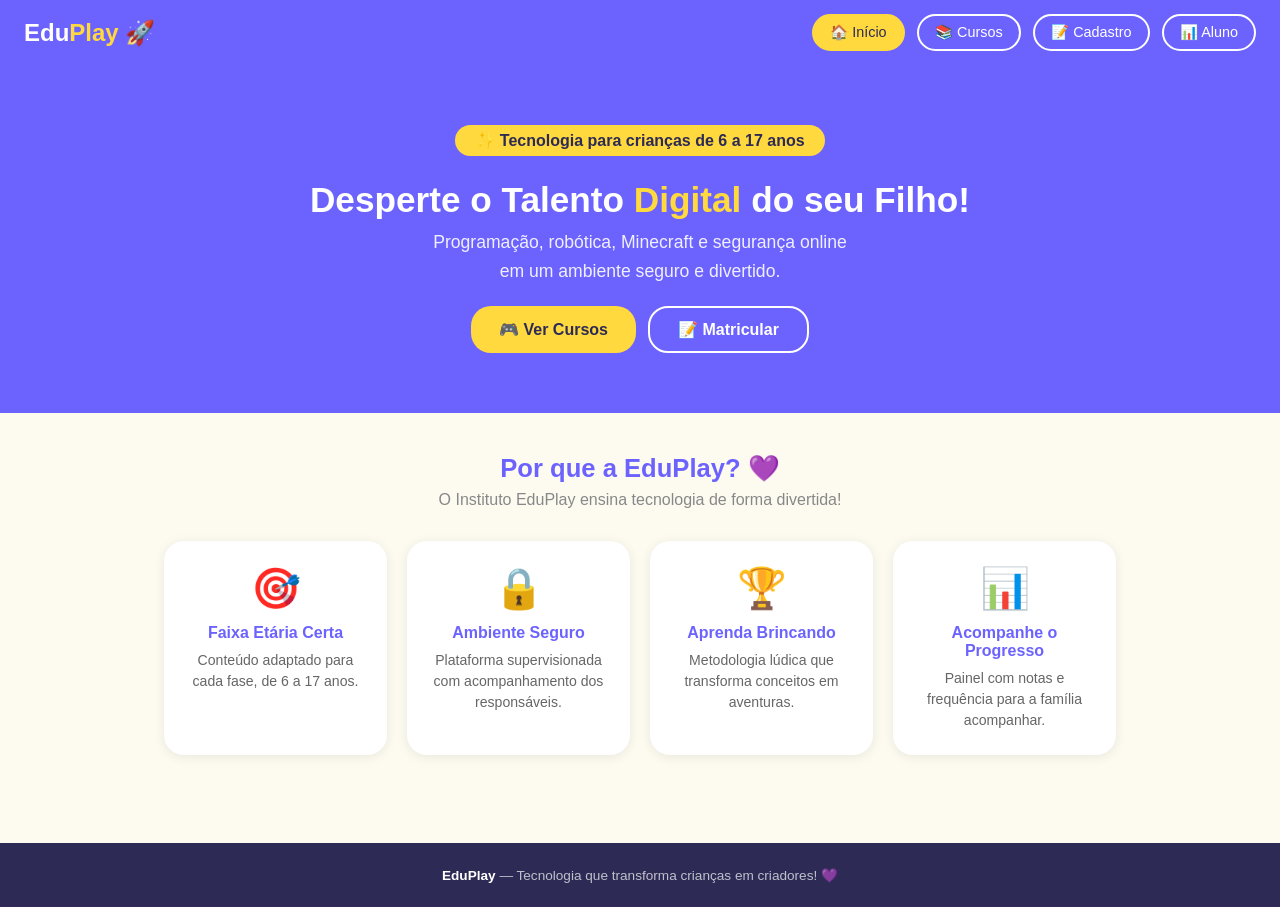
==== index.html @ 6e5df0e8 "Add files via upload" ====
<!DOCTYPE html>
<html lang="pt-BR">
<head>
  <meta charset="UTF-8">
  <meta name="viewport" content="width=device-width, initial-scale=1.0">
  <title>EduPlay — Tecnologia para Crianças</title>
  <style>
    * { box-sizing: border-box; margin: 0; padding: 0; }

    body { font-family: Arial, sans-serif; background: #FDFAF0; color: #2D2B55; }

    nav {
      background: #6C63FF;
      padding: 14px 24px;
      display: flex;
      align-items: center;
      justify-content: space-between;
    }
    .logo { color: white; font-size: 1.5rem; font-weight: bold; cursor: pointer; }
    .logo span { color: #FFD93D; }
    nav button {
      background: transparent;
      border: 2px solid white;
      color: white;
      padding: 8px 16px;
      border-radius: 20px;
      cursor: pointer;
      font-size: 0.9rem;
      margin-left: 8px;
    }
    nav button:hover, nav button.ativo { background: #FFD93D; color: #2D2B55; border-color: #FFD93D; }

    .pagina { display: none; }
    .pagina.ativa { display: block; }

    /* HERO */
    .hero {
      background: #6C63FF;
      color: white;
      text-align: center;
      padding: 60px 24px;
    }
    .hero h1 { font-size: 2.2rem; margin-bottom: 12px; }
    .hero h1 span { color: #FFD93D; }
    .hero p { font-size: 1.1rem; margin-bottom: 8px; opacity: 0.9; }
    .badge {
      display: inline-block;
      background: #FFD93D;
      color: #2D2B55;
      padding: 6px 20px;
      border-radius: 20px;
      font-weight: bold;
      margin-bottom: 24px;
    }
    .hero-btns { margin-top: 24px; display: flex; gap: 12px; justify-content: center; flex-wrap: wrap; }
    .btn-amarelo {
      background: #FFD93D; color: #2D2B55;
      border: none; padding: 12px 28px;
      border-radius: 20px; font-weight: bold;
      cursor: pointer; font-size: 1rem;
    }
    .btn-branco {
      background: transparent; color: white;
      border: 2px solid white; padding: 12px 28px;
      border-radius: 20px; font-weight: bold;
      cursor: pointer; font-size: 1rem;
    }

    /* CARDS */
    .secao { padding: 40px 24px; max-width: 1000px; margin: 0 auto; }
    .secao h2 { text-align: center; color: #6C63FF; font-size: 1.6rem; margin-bottom: 8px; }
    .secao p.sub { text-align: center; color: #888; margin-bottom: 32px; }

    .grid-4 { display: grid; grid-template-columns: repeat(auto-fit, minmax(220px, 1fr)); gap: 20px; }
    .grid-2 { display: grid; grid-template-columns: repeat(auto-fit, minmax(260px, 1fr)); gap: 20px; }

    .card {
      background: white;
      border-radius: 20px;
      padding: 24px;
      box-shadow: 0 2px 12px rgba(0,0,0,0.08);
      text-align: center;
    }
    .card .emoji { font-size: 2.5rem; margin-bottom: 12px; }
    .card h3 { color: #6C63FF; margin-bottom: 8px; font-size: 1rem; }
    .card p { color: #666; font-size: 0.88rem; line-height: 1.5; }

    .card-curso {
      background: white;
      border-radius: 20px;
      box-shadow: 0 2px 12px rgba(0,0,0,0.08);
      overflow: hidden;
    }
    .curso-topo {
      height: 120px;
      display: flex; align-items: center; justify-content: center;
      font-size: 3.5rem;
    }
    .curso-corpo { padding: 20px; }
    .curso-corpo h3 { font-size: 0.95rem; color: #2D2B55; margin-bottom: 8px; font-weight: bold; }
    .curso-corpo p { color: #666; font-size: 0.85rem; line-height: 1.5; margin-bottom: 12px; }
    .tag-row { display: flex; gap: 6px; flex-wrap: wrap; margin-bottom: 14px; }
    .tag { background: #F0EDE0; color: #6C63FF; font-size: 0.75rem; padding: 3px 10px; border-radius: 12px; font-weight: bold; }
    .btn-roxo {
      width: 100%; background: #6C63FF; color: white;
      border: none; padding: 10px; border-radius: 14px;
      font-weight: bold; cursor: pointer;
    }
    .btn-roxo:hover { background: #5A52D5; }

    /* FORM */
    .form-wrap { max-width: 640px; margin: 0 auto; padding: 40px 24px; }
    .form-wrap h2 { color: #6C63FF; margin-bottom: 6px; }
    .form-wrap .sub { color: #888; margin-bottom: 28px; font-size: 0.9rem; }

    .abas { display: flex; gap: 8px; margin-bottom: 28px; }
    .aba {
      flex: 1; padding: 10px; border-radius: 14px;
      border: 2px solid #e0e0e0; background: white;
      color: #888; font-weight: bold; cursor: pointer;
    }
    .aba.ativa { background: #6C63FF; color: white; border-color: #6C63FF; }

    .secao-form { display: none; }
    .secao-form.ativa { display: block; }
    .secao-form h3 { color: #6C63FF; margin-bottom: 20px; padding-bottom: 10px; border-bottom: 2px solid #F0EDE0; }

    .linha { display: grid; grid-template-columns: 1fr 1fr; gap: 16px; }
    .campo { margin-bottom: 16px; }
    .campo label { display: block; font-weight: bold; font-size: 0.85rem; margin-bottom: 5px; }
    .campo input, .campo select {
      width: 100%; padding: 10px 12px;
      border: 2px solid #e0e0e0; border-radius: 12px;
      font-size: 0.9rem; outline: none;
    }
    .campo input:focus, .campo select:focus { border-color: #6C63FF; }
    .campo input.erro, .campo select.erro { border-color: #FF6B6B; }
    .campo .msg-erro { color: #FF6B6B; font-size: 0.75rem; display: none; margin-top: 4px; }
    .campo.tem-erro .msg-erro { display: block; }
    .campo.tem-erro input, .campo.tem-erro select { border-color: #FF6B6B; }

    .btn-enviar {
      width: 100%; background: #6C63FF; color: white;
      border: none; padding: 14px; border-radius: 16px;
      font-size: 1rem; font-weight: bold; cursor: pointer;
      margin-top: 8px;
    }
    .btn-enviar:hover { background: #5A52D5; }

    .sucesso { display: none; background: #e8f5e9; border-radius: 16px; padding: 24px; text-align: center; margin-top: 20px; }
    .sucesso.visivel { display: block; }
    .sucesso .emoji { font-size: 3rem; margin-bottom: 10px; }
    .sucesso h3 { color: #2e7d32; margin-bottom: 8px; }
    .sucesso p { color: #555; font-size: 0.9rem; }

    /* DASHBOARD */
    .dash-login { max-width: 380px; margin: 60px auto; background: white; border-radius: 20px; padding: 36px; box-shadow: 0 4px 20px rgba(0,0,0,0.1); text-align: center; }
    .dash-login .emoji { font-size: 3rem; margin-bottom: 16px; }
    .dash-login h2 { color: #6C63FF; margin-bottom: 8px; }
    .dash-login p { color: #888; font-size: 0.85rem; margin-bottom: 24px; }

    .dash-area { padding: 28px 24px; max-width: 1000px; margin: 0 auto; }
    .dash-topo { display: flex; justify-content: space-between; align-items: center; margin-bottom: 24px; flex-wrap: wrap; gap: 12px; }
    .dash-topo h2 { color: #6C63FF; }
    .dash-topo small { display: block; color: #888; font-size: 0.85rem; }
    .btn-sair { background: #F0EDE0; color: #6C63FF; border: none; padding: 8px 18px; border-radius: 12px; font-weight: bold; cursor: pointer; }

    .banner {
      background: #6C63FF; color: white;
      border-radius: 20px; padding: 24px 28px;
      display: flex; justify-content: space-between; align-items: center;
      margin-bottom: 24px;
    }
    .banner h3 { font-size: 1.2rem; margin-bottom: 4px; }
    .banner p { opacity: 0.85; font-size: 0.9rem; }
    .banner .emoji { font-size: 3.5rem; }

    .stats { display: grid; grid-template-columns: repeat(auto-fit, minmax(160px, 1fr)); gap: 16px; margin-bottom: 24px; }
    .stat { background: white; border-radius: 16px; padding: 20px; text-align: center; box-shadow: 0 2px 10px rgba(0,0,0,0.07); }
    .stat .emoji { font-size: 1.8rem; }
    .stat .valor { font-size: 2rem; font-weight: 900; color: #6C63FF; }
    .stat .rotulo { font-size: 0.8rem; color: #888; margin-top: 4px; }

    .duas-col { display: grid; grid-template-columns: 1fr 1fr; gap: 20px; margin-bottom: 24px; }
    .caixa { background: white; border-radius: 16px; padding: 20px; box-shadow: 0 2px 10px rgba(0,0,0,0.07); }
    .caixa h4 { color: #2D2B55; margin-bottom: 16px; font-size: 1rem; }

    .linha-dado { display: flex; justify-content: space-between; padding: 8px 0; border-bottom: 1px solid #F0EDE0; font-size: 0.88rem; }
    .linha-dado:last-child { border-bottom: none; }
    .linha-dado span:first-child { color: #888; }
    .linha-dado span:last-child { font-weight: bold; }

    .anel {
      width: 90px; height: 90px; border-radius: 50%;
      display: flex; align-items: center; justify-content: center;
      font-size: 1.3rem; font-weight: 900;
      margin: 0 auto 10px;
      border: 6px solid #4CAF50; background: #e8f5e9; color: #2e7d32;
    }

    .barra-item { margin-bottom: 14px; }
    .barra-header { display: flex; justify-content: space-between; font-size: 0.85rem; margin-bottom: 5px; }
    .barra-header span:last-child { font-weight: bold; color: #6C63FF; }
    .barra { height: 10px; background: #F0EDE0; border-radius: 8px; }
    .barra-fill { height: 100%; background: #6C63FF; border-radius: 8px; }

    table { width: 100%; border-collapse: collapse; background: white; border-radius: 16px; overflow: hidden; box-shadow: 0 2px 10px rgba(0,0,0,0.07); margin-bottom: 24px; }
    th { background: #6C63FF; color: white; padding: 12px 16px; text-align: left; font-size: 0.88rem; }
    td { padding: 12px 16px; border-bottom: 1px solid #F0EDE0; font-size: 0.88rem; }
    tr:last-child td { border-bottom: none; }
    tfoot td { font-weight: bold; }
    .nota-verde { background: #e8f5e9; color: #2e7d32; padding: 3px 10px; border-radius: 10px; font-weight: bold; }
    .nota-laranja { background: #fff3e0; color: #e65100; padding: 3px 10px; border-radius: 10px; font-weight: bold; }

    footer { background: #2D2B55; color: rgba(255,255,255,0.7); text-align: center; padding: 24px; font-size: 0.85rem; margin-top: 48px; }
    footer strong { color: white; }

    @media (max-width: 600px) {
      .linha { grid-template-columns: 1fr; }
      .duas-col { grid-template-columns: 1fr; }
      nav button { padding: 6px 10px; font-size: 0.8rem; }
    }
  </style>
</head>
<body>

<nav>
  <div class="logo" onclick="ir('home')">Edu<span>Play</span> 🚀</div>
  <div>
    <button id="nav-home" class="ativo" onclick="ir('home')">🏠 Início</button>
    <button id="nav-cursos" onclick="ir('cursos')">📚 Cursos</button>
    <button id="nav-cadastro" onclick="ir('cadastro')">📝 Cadastro</button>
    <button id="nav-dashboard" onclick="ir('dashboard')">📊 Aluno</button>
  </div>
</nav>

<!-- ===== HOME ===== -->
<div id="pg-home" class="pagina ativa">
  <div class="hero">
    <div class="badge">✨ Tecnologia para crianças de 6 a 17 anos</div>
    <h1>Desperte o Talento <span>Digital</span> do seu Filho!</h1>
    <p>Programação, robótica, Minecraft e segurança online</p>
    <p>em um ambiente seguro e divertido.</p>
    <div class="hero-btns">
      <button class="btn-amarelo" onclick="ir('cursos')">🎮 Ver Cursos</button>
      <button class="btn-branco" onclick="ir('cadastro')">📝 Matricular</button>
    </div>
  </div>

  <div class="secao">
    <h2>Por que a EduPlay? 💜</h2>
    <p class="sub">O Instituto EduPlay ensina tecnologia de forma divertida!</p>
    <div class="grid-4">
      <div class="card"><div class="emoji">🎯</div><h3>Faixa Etária Certa</h3><p>Conteúdo adaptado para cada fase, de 6 a 17 anos.</p></div>
      <div class="card"><div class="emoji">🔒</div><h3>Ambiente Seguro</h3><p>Plataforma supervisionada com acompanhamento dos responsáveis.</p></div>
      <div class="card"><div class="emoji">🏆</div><h3>Aprenda Brincando</h3><p>Metodologia lúdica que transforma conceitos em aventuras.</p></div>
      <div class="card"><div class="emoji">📊</div><h3>Acompanhe o Progresso</h3><p>Painel com notas e frequência para a família acompanhar.</p></div>
    </div>
  </div>

  <footer><strong>EduPlay</strong> — Tecnologia que transforma crianças em criadores! 💜</footer>
</div>

<!-- ===== CURSOS ===== -->
<div id="pg-cursos" class="pagina">
  <div class="hero" style="padding: 40px 24px;">
    <h1>Nossos Cursos 📚</h1>
    <p>4 aventuras digitais esperando pelo seu filho!</p>
  </div>

  <div class="secao">
    <div class="grid-2">

      <div class="card-curso">
        <div class="curso-topo" style="background: linear-gradient(135deg,#6C63FF,#9C8FFF);">🎮</div>
        <div class="curso-corpo">
          <h3>Lógica de Programação: Criando Meu Primeiro Jogo</h3>
          <p>Do zero ao jogo! Aprenda programação criando jogos com Scratch e Python. Faixa: 8–15 anos.</p>
          <div class="tag-row"><span class="tag">Scratch</span><span class="tag">Python</span><span class="tag">Lógica</span></div>
          <button class="btn-roxo" onclick="ir('cadastro')">Matricular 🚀</button>
        </div>
      </div>

      <div class="card-curso">
        <div class="curso-topo" style="background: linear-gradient(135deg,#FF9F43,#FFD93D);">🤖</div>
        <div class="curso-corpo">
          <h3>Robótica Educativa: Programando no Mundo Real</h3>
          <p>Monte e programe robôs com Arduino e sensores em projetos práticos. Faixa: 12–17 anos.</p>
          <div class="tag-row"><span class="tag">Arduino</span><span class="tag">Eletrônica</span><span class="tag">Robôs</span></div>
          <button class="btn-roxo" onclick="ir('cadastro')">Matricular 🚀</button>
        </div>
      </div>

      <div class="card-curso">
        <div class="curso-topo" style="background: linear-gradient(135deg,#4CAF50,#8BC34A);">⛏️</div>
        <div class="curso-corpo">
          <h3>Criatividade Digital com Minecraft: Criar e Explorar</h3>
          <p>Use o Minecraft Education para aprender matemática, arquitetura e trabalho em equipe. Faixa: 6–14 anos.</p>
          <div class="tag-row"><span class="tag">Minecraft</span><span class="tag">Geometria</span><span class="tag">Criatividade</span></div>
          <button class="btn-roxo" onclick="ir('cadastro')">Matricular 🚀</button>
        </div>
      </div>

      <div class="card-curso">
        <div class="curso-topo" style="background: linear-gradient(135deg,#FF6B6B,#FF9F43);">🛡️</div>
        <div class="curso-corpo">
          <h3>Segurança em Redes: Usar a Internet com Segurança</h3>
          <p>Aprenda sobre privacidade, senhas, fake news e como se proteger online. Faixa: 10–15 anos.</p>
          <div class="tag-row"><span class="tag">Privacidade</span><span class="tag">Senhas</span><span class="tag">Fake News</span></div>
          <button class="btn-roxo" onclick="ir('cadastro')">Matricular 🚀</button>
        </div>
      </div>

    </div>
  </div>

  <footer><strong>EduPlay</strong> — Tecnologia que transforma crianças em criadores! 💜</footer>
</div>

<!-- ===== CADASTRO ===== -->
<div id="pg-cadastro" class="pagina">
  <div class="form-wrap">
    <h2>📝 Formulário de Matrícula</h2>
    <p class="sub">Preencha todos os campos obrigatórios.</p>

    <div class="abas">
      <button class="aba ativa" id="aba-aluno" onclick="trocarAba('aluno')">👦 Aluno</button>
      <button class="aba" id="aba-responsavel" onclick="trocarAba('responsavel')">👨‍👩‍👦 Responsável</button>
      <button class="aba" id="aba-professor" onclick="trocarAba('professor')">🧑‍🏫 Professor</button>
    </div>

    <!-- ALUNO -->
    <div class="secao-form ativa" id="sf-aluno">
      <h3>👦 Dados do Aluno</h3>
      <div class="linha">
        <div class="campo" id="c-nome"><label>Nome Completo *</label><input id="aluno-nome" placeholder="Nome e sobrenome"><span class="msg-erro">Digite nome e sobrenome.</span></div>
        <div class="campo" id="c-idade"><label>Idade (6–15) *</label><input id="aluno-idade" type="number" placeholder="Ex: 12"><span class="msg-erro">Idade entre 6 e 15.</span></div>
      </div>
      <div class="linha">
        <div class="campo" id="c-cpf"><label>CPF *</label><input id="aluno-cpf" placeholder="000.000.000-00" maxlength="14"><span class="msg-erro">Formato: 000.000.000-00</span></div>
        <div class="campo" id="c-email"><label>E-mail *</label><input id="aluno-email" type="email" placeholder="email@exemplo.com"><span class="msg-erro">E-mail inválido.</span></div>
      </div>
      <div class="linha">
        <div class="campo" id="c-genero"><label>Gênero *</label>
          <select id="aluno-genero"><option value="">Selecione</option><option>Masculino</option><option>Feminino</option><option>Outro</option></select>
          <span class="msg-erro">Selecione o gênero.</span>
        </div>
        <div class="campo" id="c-curso"><label>Curso *</label>
          <select id="aluno-curso" onchange="atualizarTurma()"><option value="">Selecione</option>
            <option>Lógica de Programação: Criando Meu Primeiro Jogo</option>
            <option>Robótica Educativa: Programando no Mundo Real</option>
            <option>Criatividade Digital com Minecraft: Criar e Explorar</option>
            <option>Segurança em Redes: Usar a Internet com Segurança</option>
          </select>
          <span class="msg-erro">Selecione um curso.</span>
        </div>
      </div>
      <div class="linha">
        <div class="campo" id="c-turno"><label>Turno *</label>
          <select id="aluno-turno" onchange="atualizarTurma()"><option value="">Selecione</option><option>Matutino</option><option>Vespertino</option><option>Noturno</option></select>
          <span class="msg-erro">Selecione o turno.</span>
        </div>
        <div class="campo" id="c-turma"><label>Turma *</label>
          <select id="aluno-turma"><option value="">Selecione turno e curso</option></select>
          <span class="msg-erro">Selecione a turma.</span>
        </div>
      </div>
      <button class="btn-enviar" style="background:#F0EDE0; color:#6C63FF;" onclick="trocarAba('responsavel')">Próximo →</button>
    </div>

    <!-- RESPONSAVEL -->
    <div class="secao-form" id="sf-responsavel">
      <h3>👨‍👩‍👦 Dados do Responsável</h3>
      <div class="linha">
        <div class="campo" id="c-rnome"><label>Nome Completo *</label><input id="resp-nome" placeholder="Nome e sobrenome"><span class="msg-erro">Digite nome e sobrenome.</span></div>
        <div class="campo" id="c-ridade"><label>Idade (18–99) *</label><input id="resp-idade" type="number" placeholder="Ex: 38"><span class="msg-erro">Idade entre 18 e 99.</span></div>
      </div>
      <div class="linha">
        <div class="campo" id="c-rcpf"><label>CPF *</label><input id="resp-cpf" placeholder="000.000.000-00" maxlength="14"><span class="msg-erro">Formato: 000.000.000-00</span></div>
        <div class="campo" id="c-remail"><label>E-mail *</label><input id="resp-email" type="email" placeholder="email@exemplo.com"><span class="msg-erro">E-mail inválido.</span></div>
      </div>
      <div class="linha">
        <div class="campo" id="c-rgenero"><label>Gênero *</label>
          <select id="resp-genero"><option value="">Selecione</option><option>Masculino</option><option>Feminino</option><option>Outro</option></select>
          <span class="msg-erro">Selecione o gênero.</span>
        </div>
        <div class="campo" id="c-rtel"><label>Telefone *</label><input id="resp-tel" placeholder="(11) 99999-9999" maxlength="15"><span class="msg-erro">Telefone inválido.</span></div>
      </div>
      <div class="campo" id="c-rparent"><label>Parentesco *</label>
        <select id="resp-parentesco"><option value="">Selecione</option><option>Pai</option><option>Mãe</option><option>Avô/Avó</option><option>Tio/Tia</option><option>Responsável Legal</option></select>
        <span class="msg-erro">Selecione o parentesco.</span>
      </div>
      <div style="display:flex; gap:10px;">
        <button class="btn-enviar" style="background:#F0EDE0; color:#6C63FF;" onclick="trocarAba('aluno')">← Voltar</button>
        <button class="btn-enviar" onclick="confirmarMatricula()">✅ Confirmar Matrícula</button>
      </div>
    </div>

    <!-- PROFESSOR -->
    <div class="secao-form" id="sf-professor">
      <h3>🧑‍🏫 Professor Voluntário</h3>
      <div class="linha">
        <div class="campo" id="c-pnome"><label>Nome Completo *</label><input id="prof-nome" placeholder="Nome e sobrenome"><span class="msg-erro">Digite nome e sobrenome.</span></div>
        <div class="campo" id="c-pidade"><label>Idade (18–99) *</label><input id="prof-idade" type="number" placeholder="Ex: 30"><span class="msg-erro">Idade entre 18 e 99.</span></div>
      </div>
      <div class="linha">
        <div class="campo" id="c-pcpf"><label>CPF *</label><input id="prof-cpf" placeholder="000.000.000-00" maxlength="14"><span class="msg-erro">Formato: 000.000.000-00</span></div>
        <div class="campo" id="c-pemail"><label>E-mail *</label><input id="prof-email" type="email" placeholder="email@exemplo.com"><span class="msg-erro">E-mail inválido.</span></div>
      </div>
      <div class="linha">
        <div class="campo" id="c-pgenero"><label>Gênero *</label>
          <select id="prof-genero"><option value="">Selecione</option><option>Masculino</option><option>Feminino</option><option>Outro</option></select>
          <span class="msg-erro">Selecione o gênero.</span>
        </div>
        <div class="campo" id="c-pespec"><label>Especialidade (Curso) *</label>
          <select id="prof-espec"><option value="">Selecione</option>
            <option>Lógica de Programação: Criando Meu Primeiro Jogo</option>
            <option>Robótica Educativa: Programando no Mundo Real</option>
            <option>Criatividade Digital com Minecraft: Criar e Explorar</option>
            <option>Segurança em Redes: Usar a Internet com Segurança</option>
          </select>
          <span class="msg-erro">Selecione a especialidade.</span>
        </div>
      </div>
      <button class="btn-enviar" onclick="confirmarProfessor()">✅ Cadastrar Professor</button>
    </div>

    <div class="sucesso" id="msg-sucesso">
      <div class="emoji">🎉</div>
      <h3 id="sucesso-titulo">Matrícula confirmada!</h3>
      <p id="sucesso-texto">Em breve você receberá um e-mail com mais informações.</p>
      <button class="btn-enviar" style="margin-top:14px; max-width:260px; margin-left:auto; margin-right:auto;" onclick="ir('dashboard')">Ver Área do Aluno 📊</button>
    </div>
  </div>
</div>

<!-- ===== DASHBOARD ===== -->
<div id="pg-dashboard" class="pagina">

  <div id="tela-login">
    <div class="dash-login">
      <div class="emoji">🔐</div>
      <h2>Área do Aluno</h2>
      <p>Demo: matrícula <strong>1001</strong> · senha <strong>123456</strong></p>
      <div class="campo"><label>Matrícula</label><input id="login-mat" value="1001"></div>
      <div class="campo"><label>Senha</label><input id="login-senha" type="password" value="123456"></div>
      <button class="btn-enviar" onclick="entrar()">Entrar 🚀</button>
    </div>
  </div>

  <div id="tela-dash" style="display:none;">
    <div class="dash-area">
      <div class="dash-topo">
        <div>
          <h2>Olá, Pedro Henrique! 👋</h2>
          <small>Matrícula: #1001 · Turma: M-LP-1 · Matutino</small>
        </div>
        <button class="btn-sair" onclick="sair()">Sair 🚪</button>
      </div>

      <div class="banner">
        <div>
          <h3>Bem-vindo de volta! 🚀</h3>
          <p>Curso: Lógica de Programação: Criando Meu Primeiro Jogo</p>
          <p style="margin-top:6px; opacity:.75; font-size:.85rem;">Continue assim, você está indo muito bem! 🌟</p>
        </div>
        <div class="emoji">🎮</div>
      </div>

      <div class="stats">
        <div class="stat"><div class="emoji">📚</div><div class="valor">18</div><div class="rotulo">Aulas no Total</div></div>
        <div class="stat"><div class="emoji">✅</div><div class="valor">15</div><div class="rotulo">Presenças</div></div>
        <div class="stat"><div class="emoji">📝</div><div class="valor">3</div><div class="rotulo">Provas</div></div>
        <div class="stat"><div class="emoji">⭐</div><div class="valor">8.3</div><div class="rotulo">Média Final</div></div>
      </div>

      <div class="duas-col">
        <div class="caixa">
          <h4>📅 Frequência</h4>
          <div class="anel">83%</div>
          <p style="text-align:center; font-size:.85rem; color:#555;">15 de 18 aulas</p>
          <p style="text-align:center; font-size:.85rem; color:#4CAF50; font-weight:bold; margin-top:6px;">✅ Regular</p>
        </div>
        <div class="caixa">
          <h4>👤 Meus Dados</h4>
          <div class="linha-dado"><span>Nome</span><span>Pedro Henrique Silva</span></div>
          <div class="linha-dado"><span>Idade</span><span>12 anos</span></div>
          <div class="linha-dado"><span>Responsável</span><span>Jane C. da Silva</span></div>
          <div class="linha-dado"><span>Professor</span><span>Carlos A. Souza</span></div>
          <div class="linha-dado"><span>Status</span><span style="color:#4CAF50;">✅ Ativo</span></div>
        </div>
      </div>

      <div class="caixa" style="margin-bottom:24px;">
        <h4>📊 Progresso no Curso</h4>
        <div class="barra-item"><div class="barra-header"><span>🧠 Módulo 1 — Introdução à Lógica</span><span>100%</span></div><div class="barra"><div class="barra-fill" style="width:100%"></div></div></div>
        <div class="barra-item"><div class="barra-header"><span>🎯 Módulo 2 — Scratch</span><span>80%</span></div><div class="barra"><div class="barra-fill" style="width:80%"></div></div></div>
        <div class="barra-item"><div class="barra-header"><span>🐍 Módulo 3 — Python Básico</span><span>45%</span></div><div class="barra"><div class="barra-fill" style="width:45%"></div></div></div>
        <div class="barra-item"><div class="barra-header"><span>🏆 Projeto Final</span><span>10%</span></div><div class="barra"><div class="barra-fill" style="width:10%"></div></div></div>
      </div>

      <table>
        <thead><tr><th>Avaliação</th><th>Nota</th><th>Situação</th></tr></thead>
        <tbody>
          <tr><td>Prova 1 — Lógica Básica</td><td><span class="nota-verde">9.0</span></td><td>✅ Aprovado</td></tr>
          <tr><td>Prova 2 — Scratch</td><td><span class="nota-verde">8.5</span></td><td>✅ Aprovado</td></tr>
          <tr><td>Prova 3 — Python</td><td><span class="nota-laranja">7.3</span></td><td>✅ Aprovado</td></tr>
        </tbody>
        <tfoot><tr><td><strong>Média Final</strong></td><td colspan="2"><strong style="color:#6C63FF;">8.3 ⭐</strong></td></tr></tfoot>
      </table>
    </div>
    <footer><strong>EduPlay</strong> — Tecnologia que transforma crianças em criadores! 💜</footer>
  </div>
</div>

<script>
  function ir(pagina) {
    document.querySelectorAll('.pagina').forEach(p => p.classList.remove('ativa'));
    document.querySelectorAll('nav button').forEach(b => b.classList.remove('ativo'));
    document.getElementById('pg-' + pagina).classList.add('ativa');
    document.getElementById('nav-' + pagina).classList.add('ativo');
    window.scrollTo(0, 0);
  }

  function trocarAba(aba) {
    document.querySelectorAll('.aba').forEach(a => a.classList.remove('ativa'));
    document.querySelectorAll('.secao-form').forEach(s => s.classList.remove('ativa'));
    document.getElementById('aba-' + aba).classList.add('ativa');
    document.getElementById('sf-' + aba).classList.add('ativa');
    document.getElementById('msg-sucesso').classList.remove('visivel');
  }

  // Máscara CPF
  ['aluno-cpf','resp-cpf','prof-cpf'].forEach(id => {
    document.getElementById(id).addEventListener('input', function() {
      let v = this.value.replace(/\D/g,'').substring(0,11);
      v = v.replace(/(\d{3})(\d)/,'$1.$2').replace(/(\d{3})(\d)/,'$1.$2').replace(/(\d{3})(\d{1,2})/,'$1-$2');
      this.value = v;
    });
  });
  document.getElementById('resp-tel').addEventListener('input', function() {
    let v = this.value.replace(/\D/g,'').substring(0,11);
    v = v.length <= 10 ? v.replace(/(\d{2})(\d{4})(\d{0,4})/,'($1) $2-$3') : v.replace(/(\d{2})(\d{5})(\d{0,4})/,'($1) $2-$3');
    this.value = v;
  });

  function atualizarTurma() {
    const turno = document.getElementById('aluno-turno').value;
    const curso = document.getElementById('aluno-curso').value;
    const sel = document.getElementById('aluno-turma');
    sel.innerHTML = '<option value="">Selecione</option>';
    if (!turno || !curso) return;
    const pT = turno === 'Matutino' ? 'M' : turno === 'Vespertino' ? 'V' : 'N';
    const pC = curso.startsWith('Lógica') ? 'LP' : curso.startsWith('Robótica') ? 'RE' : curso.startsWith('Criatividade') ? 'MC' : 'SR';
    [1,2,3].forEach(n => { const o = document.createElement('option'); o.textContent = o.value = `${pT}-${pC}-${n}`; sel.appendChild(o); });
  }

  function checar(id, valido) {
    const el = document.getElementById(id);
    if (valido) el.classList.remove('tem-erro'); else el.classList.add('tem-erro');
    return valido;
  }

  function validNome(v) { return v.trim().split(/\s+/).length >= 2 && /^[a-zA-ZÀ-ÿ\s]+$/.test(v.trim()); }
  function validCpf(v) { return /^\d{3}\.\d{3}\.\d{3}-\d{2}$/.test(v); }
  function validEmail(v) { return /^[^\s@]+@[^\s@]+\.[^\s@]+$/.test(v); }
  function validIdade(v, min, max) { const n = +v; return !isNaN(n) && n >= min && n <= max; }
  function validTel(v) { return v.replace(/\D/g,'').length >= 10; }

  function confirmarMatricula() {
    const a = [
      checar('c-nome',  validNome(document.getElementById('aluno-nome').value)),
      checar('c-idade', validIdade(document.getElementById('aluno-idade').value, 6, 15)),
      checar('c-cpf',   validCpf(document.getElementById('aluno-cpf').value)),
      checar('c-email', validEmail(document.getElementById('aluno-email').value)),
      checar('c-genero', !!document.getElementById('aluno-genero').value),
      checar('c-curso',  !!document.getElementById('aluno-curso').value),
      checar('c-turno',  !!document.getElementById('aluno-turno').value),
      checar('c-turma',  !!document.getElementById('aluno-turma').value),
      checar('c-rnome',  validNome(document.getElementById('resp-nome').value)),
      checar('c-ridade', validIdade(document.getElementById('resp-idade').value, 18, 99)),
      checar('c-rcpf',   validCpf(document.getElementById('resp-cpf').value)),
      checar('c-remail', validEmail(document.getElementById('resp-email').value)),
      checar('c-rgenero', !!document.getElementById('resp-genero').value),
      checar('c-rtel',    validTel(document.getElementById('resp-tel').value)),
      checar('c-rparent', !!document.getElementById('resp-parentesco').value)
    ];
    if (a.includes(false)) { alert('⚠️ Corrija os campos em vermelho.'); return; }
    const nome = document.getElementById('aluno-nome').value.trim();
    document.getElementById('sucesso-titulo').textContent = 'Matrícula confirmada! 🎉';
    document.getElementById('sucesso-texto').textContent = `${nome} foi matriculado(a) com sucesso!`;
    document.getElementById('msg-sucesso').classList.add('visivel');
    window.scrollTo(0, 9999);
  }

  function confirmarProfessor() {
    const ok = [
      checar('c-pnome',  validNome(document.getElementById('prof-nome').value)),
      checar('c-pidade', validIdade(document.getElementById('prof-idade').value, 18, 99)),
      checar('c-pcpf',   validCpf(document.getElementById('prof-cpf').value)),
      checar('c-pemail', validEmail(document.getElementById('prof-email').value)),
      checar('c-pgenero', !!document.getElementById('prof-genero').value),
      checar('c-pespec',  !!document.getElementById('prof-espec').value)
    ];
    if (ok.includes(false)) { alert('⚠️ Corrija os campos em vermelho.'); return; }
    const nome = document.getElementById('prof-nome').value.trim();
    document.getElementById('sucesso-titulo').textContent = 'Professor cadastrado! 🧑‍🏫';
    document.getElementById('sucesso-texto').textContent = `${nome} foi cadastrado(a) como voluntário(a)!`;
    document.getElementById('msg-sucesso').classList.add('visivel');
    document.getElementById('msg-sucesso').querySelector('button').style.display = 'none';
    window.scrollTo(0, 9999);
  }

  function entrar() {
    if (document.getElementById('login-mat').value === '1001' && document.getElementById('login-senha').value === '123456') {
      document.getElementById('tela-login').style.display = 'none';
      document.getElementById('tela-dash').style.display = 'block';
    } else {
      alert('❌ Matrícula ou senha incorretos.');
    }
  }

  function sair() {
    document.getElementById('tela-login').style.display = 'block';
    document.getElementById('tela-dash').style.display = 'none';
  }
</script>
</body>
</html>
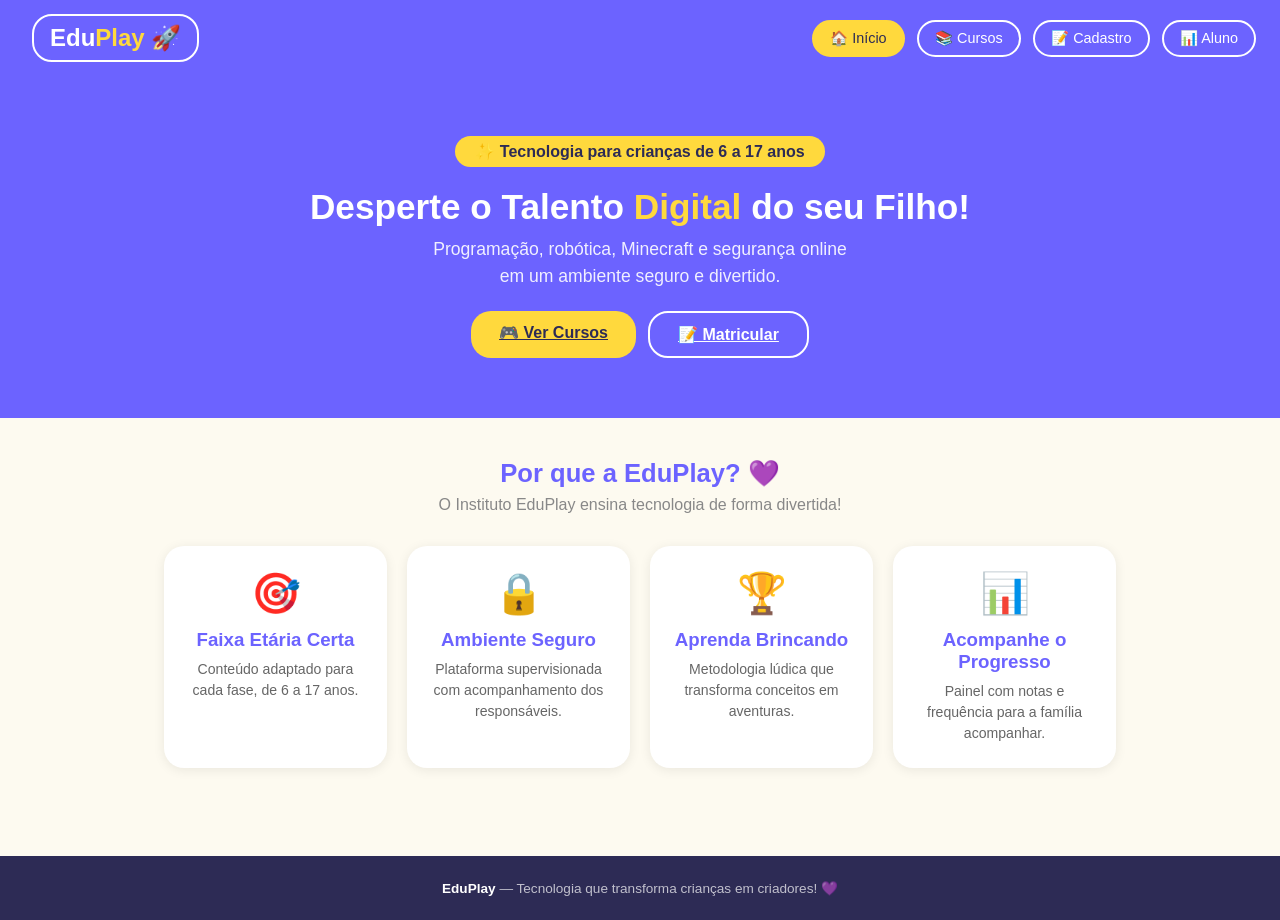
==== commit 64b64678: "Update index.html" ====
--- a/index.html
+++ b/index.html
@@ -3,627 +3,43 @@
 <head>
   <meta charset="UTF-8">
   <meta name="viewport" content="width=device-width, initial-scale=1.0">
-  <title>EduPlay — Tecnologia para Crianças</title>
-  <style>
-    * { box-sizing: border-box; margin: 0; padding: 0; }
-
-    body { font-family: Arial, sans-serif; background: #FDFAF0; color: #2D2B55; }
-
-    nav {
-      background: #6C63FF;
-      padding: 14px 24px;
-      display: flex;
-      align-items: center;
-      justify-content: space-between;
-    }
-    .logo { color: white; font-size: 1.5rem; font-weight: bold; cursor: pointer; }
-    .logo span { color: #FFD93D; }
-    nav button {
-      background: transparent;
-      border: 2px solid white;
-      color: white;
-      padding: 8px 16px;
-      border-radius: 20px;
-      cursor: pointer;
-      font-size: 0.9rem;
-      margin-left: 8px;
-    }
-    nav button:hover, nav button.ativo { background: #FFD93D; color: #2D2B55; border-color: #FFD93D; }
-
-    .pagina { display: none; }
-    .pagina.ativa { display: block; }
-
-    /* HERO */
-    .hero {
-      background: #6C63FF;
-      color: white;
-      text-align: center;
-      padding: 60px 24px;
-    }
-    .hero h1 { font-size: 2.2rem; margin-bottom: 12px; }
-    .hero h1 span { color: #FFD93D; }
-    .hero p { font-size: 1.1rem; margin-bottom: 8px; opacity: 0.9; }
-    .badge {
-      display: inline-block;
-      background: #FFD93D;
-      color: #2D2B55;
-      padding: 6px 20px;
-      border-radius: 20px;
-      font-weight: bold;
-      margin-bottom: 24px;
-    }
-    .hero-btns { margin-top: 24px; display: flex; gap: 12px; justify-content: center; flex-wrap: wrap; }
-    .btn-amarelo {
-      background: #FFD93D; color: #2D2B55;
-      border: none; padding: 12px 28px;
-      border-radius: 20px; font-weight: bold;
-      cursor: pointer; font-size: 1rem;
-    }
-    .btn-branco {
-      background: transparent; color: white;
-      border: 2px solid white; padding: 12px 28px;
-      border-radius: 20px; font-weight: bold;
-      cursor: pointer; font-size: 1rem;
-    }
-
-    /* CARDS */
-    .secao { padding: 40px 24px; max-width: 1000px; margin: 0 auto; }
-    .secao h2 { text-align: center; color: #6C63FF; font-size: 1.6rem; margin-bottom: 8px; }
-    .secao p.sub { text-align: center; color: #888; margin-bottom: 32px; }
-
-    .grid-4 { display: grid; grid-template-columns: repeat(auto-fit, minmax(220px, 1fr)); gap: 20px; }
-    .grid-2 { display: grid; grid-template-columns: repeat(auto-fit, minmax(260px, 1fr)); gap: 20px; }
-
-    .card {
-      background: white;
-      border-radius: 20px;
-      padding: 24px;
-      box-shadow: 0 2px 12px rgba(0,0,0,0.08);
-      text-align: center;
-    }
-    .card .emoji { font-size: 2.5rem; margin-bottom: 12px; }
-    .card h3 { color: #6C63FF; margin-bottom: 8px; font-size: 1rem; }
-    .card p { color: #666; font-size: 0.88rem; line-height: 1.5; }
-
-    .card-curso {
-      background: white;
-      border-radius: 20px;
-      box-shadow: 0 2px 12px rgba(0,0,0,0.08);
-      overflow: hidden;
-    }
-    .curso-topo {
-      height: 120px;
-      display: flex; align-items: center; justify-content: center;
-      font-size: 3.5rem;
-    }
-    .curso-corpo { padding: 20px; }
-    .curso-corpo h3 { font-size: 0.95rem; color: #2D2B55; margin-bottom: 8px; font-weight: bold; }
-    .curso-corpo p { color: #666; font-size: 0.85rem; line-height: 1.5; margin-bottom: 12px; }
-    .tag-row { display: flex; gap: 6px; flex-wrap: wrap; margin-bottom: 14px; }
-    .tag { background: #F0EDE0; color: #6C63FF; font-size: 0.75rem; padding: 3px 10px; border-radius: 12px; font-weight: bold; }
-    .btn-roxo {
-      width: 100%; background: #6C63FF; color: white;
-      border: none; padding: 10px; border-radius: 14px;
-      font-weight: bold; cursor: pointer;
-    }
-    .btn-roxo:hover { background: #5A52D5; }
-
-    /* FORM */
-    .form-wrap { max-width: 640px; margin: 0 auto; padding: 40px 24px; }
-    .form-wrap h2 { color: #6C63FF; margin-bottom: 6px; }
-    .form-wrap .sub { color: #888; margin-bottom: 28px; font-size: 0.9rem; }
-
-    .abas { display: flex; gap: 8px; margin-bottom: 28px; }
-    .aba {
-      flex: 1; padding: 10px; border-radius: 14px;
-      border: 2px solid #e0e0e0; background: white;
-      color: #888; font-weight: bold; cursor: pointer;
-    }
-    .aba.ativa { background: #6C63FF; color: white; border-color: #6C63FF; }
-
-    .secao-form { display: none; }
-    .secao-form.ativa { display: block; }
-    .secao-form h3 { color: #6C63FF; margin-bottom: 20px; padding-bottom: 10px; border-bottom: 2px solid #F0EDE0; }
-
-    .linha { display: grid; grid-template-columns: 1fr 1fr; gap: 16px; }
-    .campo { margin-bottom: 16px; }
-    .campo label { display: block; font-weight: bold; font-size: 0.85rem; margin-bottom: 5px; }
-    .campo input, .campo select {
-      width: 100%; padding: 10px 12px;
-      border: 2px solid #e0e0e0; border-radius: 12px;
-      font-size: 0.9rem; outline: none;
-    }
-    .campo input:focus, .campo select:focus { border-color: #6C63FF; }
-    .campo input.erro, .campo select.erro { border-color: #FF6B6B; }
-    .campo .msg-erro { color: #FF6B6B; font-size: 0.75rem; display: none; margin-top: 4px; }
-    .campo.tem-erro .msg-erro { display: block; }
-    .campo.tem-erro input, .campo.tem-erro select { border-color: #FF6B6B; }
-
-    .btn-enviar {
-      width: 100%; background: #6C63FF; color: white;
-      border: none; padding: 14px; border-radius: 16px;
-      font-size: 1rem; font-weight: bold; cursor: pointer;
-      margin-top: 8px;
-    }
-    .btn-enviar:hover { background: #5A52D5; }
-
-    .sucesso { display: none; background: #e8f5e9; border-radius: 16px; padding: 24px; text-align: center; margin-top: 20px; }
-    .sucesso.visivel { display: block; }
-    .sucesso .emoji { font-size: 3rem; margin-bottom: 10px; }
-    .sucesso h3 { color: #2e7d32; margin-bottom: 8px; }
-    .sucesso p { color: #555; font-size: 0.9rem; }
-
-    /* DASHBOARD */
-    .dash-login { max-width: 380px; margin: 60px auto; background: white; border-radius: 20px; padding: 36px; box-shadow: 0 4px 20px rgba(0,0,0,0.1); text-align: center; }
-    .dash-login .emoji { font-size: 3rem; margin-bottom: 16px; }
-    .dash-login h2 { color: #6C63FF; margin-bottom: 8px; }
-    .dash-login p { color: #888; font-size: 0.85rem; margin-bottom: 24px; }
-
-    .dash-area { padding: 28px 24px; max-width: 1000px; margin: 0 auto; }
-    .dash-topo { display: flex; justify-content: space-between; align-items: center; margin-bottom: 24px; flex-wrap: wrap; gap: 12px; }
-    .dash-topo h2 { color: #6C63FF; }
-    .dash-topo small { display: block; color: #888; font-size: 0.85rem; }
-    .btn-sair { background: #F0EDE0; color: #6C63FF; border: none; padding: 8px 18px; border-radius: 12px; font-weight: bold; cursor: pointer; }
-
-    .banner {
-      background: #6C63FF; color: white;
-      border-radius: 20px; padding: 24px 28px;
-      display: flex; justify-content: space-between; align-items: center;
-      margin-bottom: 24px;
-    }
-    .banner h3 { font-size: 1.2rem; margin-bottom: 4px; }
-    .banner p { opacity: 0.85; font-size: 0.9rem; }
-    .banner .emoji { font-size: 3.5rem; }
-
-    .stats { display: grid; grid-template-columns: repeat(auto-fit, minmax(160px, 1fr)); gap: 16px; margin-bottom: 24px; }
-    .stat { background: white; border-radius: 16px; padding: 20px; text-align: center; box-shadow: 0 2px 10px rgba(0,0,0,0.07); }
-    .stat .emoji { font-size: 1.8rem; }
-    .stat .valor { font-size: 2rem; font-weight: 900; color: #6C63FF; }
-    .stat .rotulo { font-size: 0.8rem; color: #888; margin-top: 4px; }
-
-    .duas-col { display: grid; grid-template-columns: 1fr 1fr; gap: 20px; margin-bottom: 24px; }
-    .caixa { background: white; border-radius: 16px; padding: 20px; box-shadow: 0 2px 10px rgba(0,0,0,0.07); }
-    .caixa h4 { color: #2D2B55; margin-bottom: 16px; font-size: 1rem; }
-
-    .linha-dado { display: flex; justify-content: space-between; padding: 8px 0; border-bottom: 1px solid #F0EDE0; font-size: 0.88rem; }
-    .linha-dado:last-child { border-bottom: none; }
-    .linha-dado span:first-child { color: #888; }
-    .linha-dado span:last-child { font-weight: bold; }
-
-    .anel {
-      width: 90px; height: 90px; border-radius: 50%;
-      display: flex; align-items: center; justify-content: center;
-      font-size: 1.3rem; font-weight: 900;
-      margin: 0 auto 10px;
-      border: 6px solid #4CAF50; background: #e8f5e9; color: #2e7d32;
-    }
-
-    .barra-item { margin-bottom: 14px; }
-    .barra-header { display: flex; justify-content: space-between; font-size: 0.85rem; margin-bottom: 5px; }
-    .barra-header span:last-child { font-weight: bold; color: #6C63FF; }
-    .barra { height: 10px; background: #F0EDE0; border-radius: 8px; }
-    .barra-fill { height: 100%; background: #6C63FF; border-radius: 8px; }
-
-    table { width: 100%; border-collapse: collapse; background: white; border-radius: 16px; overflow: hidden; box-shadow: 0 2px 10px rgba(0,0,0,0.07); margin-bottom: 24px; }
-    th { background: #6C63FF; color: white; padding: 12px 16px; text-align: left; font-size: 0.88rem; }
-    td { padding: 12px 16px; border-bottom: 1px solid #F0EDE0; font-size: 0.88rem; }
-    tr:last-child td { border-bottom: none; }
-    tfoot td { font-weight: bold; }
-    .nota-verde { background: #e8f5e9; color: #2e7d32; padding: 3px 10px; border-radius: 10px; font-weight: bold; }
-    .nota-laranja { background: #fff3e0; color: #e65100; padding: 3px 10px; border-radius: 10px; font-weight: bold; }
-
-    footer { background: #2D2B55; color: rgba(255,255,255,0.7); text-align: center; padding: 24px; font-size: 0.85rem; margin-top: 48px; }
-    footer strong { color: white; }
-
-    @media (max-width: 600px) {
-      .linha { grid-template-columns: 1fr; }
-      .duas-col { grid-template-columns: 1fr; }
-      nav button { padding: 6px 10px; font-size: 0.8rem; }
-    }
-  </style>
+  <title>EduPlay — Início</title>
+  <link rel="stylesheet" href="style.css">
 </head>
 <body>
 
 <nav>
-  <div class="logo" onclick="ir('home')">Edu<span>Play</span> 🚀</div>
+  <a class="logo" href="index.html">Edu<span>Play</span> 🚀</a>
   <div>
-    <button id="nav-home" class="ativo" onclick="ir('home')">🏠 Início</button>
-    <button id="nav-cursos" onclick="ir('cursos')">📚 Cursos</button>
-    <button id="nav-cadastro" onclick="ir('cadastro')">📝 Cadastro</button>
-    <button id="nav-dashboard" onclick="ir('dashboard')">📊 Aluno</button>
+    <a href="index.html" class="ativo">🏠 Início</a>
+    <a href="cursos.html">📚 Cursos</a>
+    <a href="cadastro.html">📝 Cadastro</a>
+    <a href="dashboard.html">📊 Aluno</a>
   </div>
 </nav>
 
-<!-- ===== HOME ===== -->
-<div id="pg-home" class="pagina ativa">
-  <div class="hero">
-    <div class="badge">✨ Tecnologia para crianças de 6 a 17 anos</div>
-    <h1>Desperte o Talento <span>Digital</span> do seu Filho!</h1>
-    <p>Programação, robótica, Minecraft e segurança online</p>
-    <p>em um ambiente seguro e divertido.</p>
-    <div class="hero-btns">
-      <button class="btn-amarelo" onclick="ir('cursos')">🎮 Ver Cursos</button>
-      <button class="btn-branco" onclick="ir('cadastro')">📝 Matricular</button>
-    </div>
-  </div>
-
-  <div class="secao">
-    <h2>Por que a EduPlay? 💜</h2>
-    <p class="sub">O Instituto EduPlay ensina tecnologia de forma divertida!</p>
-    <div class="grid-4">
-      <div class="card"><div class="emoji">🎯</div><h3>Faixa Etária Certa</h3><p>Conteúdo adaptado para cada fase, de 6 a 17 anos.</p></div>
-      <div class="card"><div class="emoji">🔒</div><h3>Ambiente Seguro</h3><p>Plataforma supervisionada com acompanhamento dos responsáveis.</p></div>
-      <div class="card"><div class="emoji">🏆</div><h3>Aprenda Brincando</h3><p>Metodologia lúdica que transforma conceitos em aventuras.</p></div>
-      <div class="card"><div class="emoji">📊</div><h3>Acompanhe o Progresso</h3><p>Painel com notas e frequência para a família acompanhar.</p></div>
-    </div>
-  </div>
-
-  <footer><strong>EduPlay</strong> — Tecnologia que transforma crianças em criadores! 💜</footer>
-</div>
-
-<!-- ===== CURSOS ===== -->
-<div id="pg-cursos" class="pagina">
-  <div class="hero" style="padding: 40px 24px;">
-    <h1>Nossos Cursos 📚</h1>
-    <p>4 aventuras digitais esperando pelo seu filho!</p>
-  </div>
-
-  <div class="secao">
-    <div class="grid-2">
-
-      <div class="card-curso">
-        <div class="curso-topo" style="background: linear-gradient(135deg,#6C63FF,#9C8FFF);">🎮</div>
-        <div class="curso-corpo">
-          <h3>Lógica de Programação: Criando Meu Primeiro Jogo</h3>
-          <p>Do zero ao jogo! Aprenda programação criando jogos com Scratch e Python. Faixa: 8–15 anos.</p>
-          <div class="tag-row"><span class="tag">Scratch</span><span class="tag">Python</span><span class="tag">Lógica</span></div>
-          <button class="btn-roxo" onclick="ir('cadastro')">Matricular 🚀</button>
-        </div>
-      </div>
-
-      <div class="card-curso">
-        <div class="curso-topo" style="background: linear-gradient(135deg,#FF9F43,#FFD93D);">🤖</div>
-        <div class="curso-corpo">
-          <h3>Robótica Educativa: Programando no Mundo Real</h3>
-          <p>Monte e programe robôs com Arduino e sensores em projetos práticos. Faixa: 12–17 anos.</p>
-          <div class="tag-row"><span class="tag">Arduino</span><span class="tag">Eletrônica</span><span class="tag">Robôs</span></div>
-          <button class="btn-roxo" onclick="ir('cadastro')">Matricular 🚀</button>
-        </div>
-      </div>
-
-      <div class="card-curso">
-        <div class="curso-topo" style="background: linear-gradient(135deg,#4CAF50,#8BC34A);">⛏️</div>
-        <div class="curso-corpo">
-          <h3>Criatividade Digital com Minecraft: Criar e Explorar</h3>
-          <p>Use o Minecraft Education para aprender matemática, arquitetura e trabalho em equipe. Faixa: 6–14 anos.</p>
-          <div class="tag-row"><span class="tag">Minecraft</span><span class="tag">Geometria</span><span class="tag">Criatividade</span></div>
-          <button class="btn-roxo" onclick="ir('cadastro')">Matricular 🚀</button>
-        </div>
-      </div>
-
-      <div class="card-curso">
-        <div class="curso-topo" style="background: linear-gradient(135deg,#FF6B6B,#FF9F43);">🛡️</div>
-        <div class="curso-corpo">
-          <h3>Segurança em Redes: Usar a Internet com Segurança</h3>
-          <p>Aprenda sobre privacidade, senhas, fake news e como se proteger online. Faixa: 10–15 anos.</p>
-          <div class="tag-row"><span class="tag">Privacidade</span><span class="tag">Senhas</span><span class="tag">Fake News</span></div>
-          <button class="btn-roxo" onclick="ir('cadastro')">Matricular 🚀</button>
-        </div>
-      </div>
-
-    </div>
-  </div>
-
-  <footer><strong>EduPlay</strong> — Tecnologia que transforma crianças em criadores! 💜</footer>
-</div>
-
-<!-- ===== CADASTRO ===== -->
-<div id="pg-cadastro" class="pagina">
-  <div class="form-wrap">
-    <h2>📝 Formulário de Matrícula</h2>
-    <p class="sub">Preencha todos os campos obrigatórios.</p>
-
-    <div class="abas">
-      <button class="aba ativa" id="aba-aluno" onclick="trocarAba('aluno')">👦 Aluno</button>
-      <button class="aba" id="aba-responsavel" onclick="trocarAba('responsavel')">👨‍👩‍👦 Responsável</button>
-      <button class="aba" id="aba-professor" onclick="trocarAba('professor')">🧑‍🏫 Professor</button>
-    </div>
-
-    <!-- ALUNO -->
-    <div class="secao-form ativa" id="sf-aluno">
-      <h3>👦 Dados do Aluno</h3>
-      <div class="linha">
-        <div class="campo" id="c-nome"><label>Nome Completo *</label><input id="aluno-nome" placeholder="Nome e sobrenome"><span class="msg-erro">Digite nome e sobrenome.</span></div>
-        <div class="campo" id="c-idade"><label>Idade (6–15) *</label><input id="aluno-idade" type="number" placeholder="Ex: 12"><span class="msg-erro">Idade entre 6 e 15.</span></div>
-      </div>
-      <div class="linha">
-        <div class="campo" id="c-cpf"><label>CPF *</label><input id="aluno-cpf" placeholder="000.000.000-00" maxlength="14"><span class="msg-erro">Formato: 000.000.000-00</span></div>
-        <div class="campo" id="c-email"><label>E-mail *</label><input id="aluno-email" type="email" placeholder="email@exemplo.com"><span class="msg-erro">E-mail inválido.</span></div>
-      </div>
-      <div class="linha">
-        <div class="campo" id="c-genero"><label>Gênero *</label>
-          <select id="aluno-genero"><option value="">Selecione</option><option>Masculino</option><option>Feminino</option><option>Outro</option></select>
-          <span class="msg-erro">Selecione o gênero.</span>
-        </div>
-        <div class="campo" id="c-curso"><label>Curso *</label>
-          <select id="aluno-curso" onchange="atualizarTurma()"><option value="">Selecione</option>
-            <option>Lógica de Programação: Criando Meu Primeiro Jogo</option>
-            <option>Robótica Educativa: Programando no Mundo Real</option>
-            <option>Criatividade Digital com Minecraft: Criar e Explorar</option>
-            <option>Segurança em Redes: Usar a Internet com Segurança</option>
-          </select>
-          <span class="msg-erro">Selecione um curso.</span>
-        </div>
-      </div>
-      <div class="linha">
-        <div class="campo" id="c-turno"><label>Turno *</label>
-          <select id="aluno-turno" onchange="atualizarTurma()"><option value="">Selecione</option><option>Matutino</option><option>Vespertino</option><option>Noturno</option></select>
-          <span class="msg-erro">Selecione o turno.</span>
-        </div>
-        <div class="campo" id="c-turma"><label>Turma *</label>
-          <select id="aluno-turma"><option value="">Selecione turno e curso</option></select>
-          <span class="msg-erro">Selecione a turma.</span>
-        </div>
-      </div>
-      <button class="btn-enviar" style="background:#F0EDE0; color:#6C63FF;" onclick="trocarAba('responsavel')">Próximo →</button>
-    </div>
-
-    <!-- RESPONSAVEL -->
-    <div class="secao-form" id="sf-responsavel">
-      <h3>👨‍👩‍👦 Dados do Responsável</h3>
-      <div class="linha">
-        <div class="campo" id="c-rnome"><label>Nome Completo *</label><input id="resp-nome" placeholder="Nome e sobrenome"><span class="msg-erro">Digite nome e sobrenome.</span></div>
-        <div class="campo" id="c-ridade"><label>Idade (18–99) *</label><input id="resp-idade" type="number" placeholder="Ex: 38"><span class="msg-erro">Idade entre 18 e 99.</span></div>
-      </div>
-      <div class="linha">
-        <div class="campo" id="c-rcpf"><label>CPF *</label><input id="resp-cpf" placeholder="000.000.000-00" maxlength="14"><span class="msg-erro">Formato: 000.000.000-00</span></div>
-        <div class="campo" id="c-remail"><label>E-mail *</label><input id="resp-email" type="email" placeholder="email@exemplo.com"><span class="msg-erro">E-mail inválido.</span></div>
-      </div>
-      <div class="linha">
-        <div class="campo" id="c-rgenero"><label>Gênero *</label>
-          <select id="resp-genero"><option value="">Selecione</option><option>Masculino</option><option>Feminino</option><option>Outro</option></select>
-          <span class="msg-erro">Selecione o gênero.</span>
-        </div>
-        <div class="campo" id="c-rtel"><label>Telefone *</label><input id="resp-tel" placeholder="(11) 99999-9999" maxlength="15"><span class="msg-erro">Telefone inválido.</span></div>
-      </div>
-      <div class="campo" id="c-rparent"><label>Parentesco *</label>
-        <select id="resp-parentesco"><option value="">Selecione</option><option>Pai</option><option>Mãe</option><option>Avô/Avó</option><option>Tio/Tia</option><option>Responsável Legal</option></select>
-        <span class="msg-erro">Selecione o parentesco.</span>
-      </div>
-      <div style="display:flex; gap:10px;">
-        <button class="btn-enviar" style="background:#F0EDE0; color:#6C63FF;" onclick="trocarAba('aluno')">← Voltar</button>
-        <button class="btn-enviar" onclick="confirmarMatricula()">✅ Confirmar Matrícula</button>
-      </div>
-    </div>
-
-    <!-- PROFESSOR -->
-    <div class="secao-form" id="sf-professor">
-      <h3>🧑‍🏫 Professor Voluntário</h3>
-      <div class="linha">
-        <div class="campo" id="c-pnome"><label>Nome Completo *</label><input id="prof-nome" placeholder="Nome e sobrenome"><span class="msg-erro">Digite nome e sobrenome.</span></div>
-        <div class="campo" id="c-pidade"><label>Idade (18–99) *</label><input id="prof-idade" type="number" placeholder="Ex: 30"><span class="msg-erro">Idade entre 18 e 99.</span></div>
-      </div>
-      <div class="linha">
-        <div class="campo" id="c-pcpf"><label>CPF *</label><input id="prof-cpf" placeholder="000.000.000-00" maxlength="14"><span class="msg-erro">Formato: 000.000.000-00</span></div>
-        <div class="campo" id="c-pemail"><label>E-mail *</label><input id="prof-email" type="email" placeholder="email@exemplo.com"><span class="msg-erro">E-mail inválido.</span></div>
-      </div>
-      <div class="linha">
-        <div class="campo" id="c-pgenero"><label>Gênero *</label>
-          <select id="prof-genero"><option value="">Selecione</option><option>Masculino</option><option>Feminino</option><option>Outro</option></select>
-          <span class="msg-erro">Selecione o gênero.</span>
-        </div>
-        <div class="campo" id="c-pespec"><label>Especialidade (Curso) *</label>
-          <select id="prof-espec"><option value="">Selecione</option>
-            <option>Lógica de Programação: Criando Meu Primeiro Jogo</option>
-            <option>Robótica Educativa: Programando no Mundo Real</option>
-            <option>Criatividade Digital com Minecraft: Criar e Explorar</option>
-            <option>Segurança em Redes: Usar a Internet com Segurança</option>
-          </select>
-          <span class="msg-erro">Selecione a especialidade.</span>
-        </div>
-      </div>
-      <button class="btn-enviar" onclick="confirmarProfessor()">✅ Cadastrar Professor</button>
-    </div>
-
-    <div class="sucesso" id="msg-sucesso">
-      <div class="emoji">🎉</div>
-      <h3 id="sucesso-titulo">Matrícula confirmada!</h3>
-      <p id="sucesso-texto">Em breve você receberá um e-mail com mais informações.</p>
-      <button class="btn-enviar" style="margin-top:14px; max-width:260px; margin-left:auto; margin-right:auto;" onclick="ir('dashboard')">Ver Área do Aluno 📊</button>
-    </div>
+<div class="hero">
+  <div class="badge">✨ Tecnologia para crianças de 6 a 17 anos</div>
+  <h1>Desperte o Talento <span>Digital</span> do seu Filho!</h1>
+  <p>Programação, robótica, Minecraft e segurança online</p>
+  <p>em um ambiente seguro e divertido.</p>
+  <div class="hero-btns">
+    <a href="cursos.html" class="btn btn-amarelo">🎮 Ver Cursos</a>
+    <a href="cadastro.html" class="btn btn-branco">📝 Matricular</a>
   </div>
 </div>
 
-<!-- ===== DASHBOARD ===== -->
-<div id="pg-dashboard" class="pagina">
-
-  <div id="tela-login">
-    <div class="dash-login">
-      <div class="emoji">🔐</div>
-      <h2>Área do Aluno</h2>
-      <p>Demo: matrícula <strong>1001</strong> · senha <strong>123456</strong></p>
-      <div class="campo"><label>Matrícula</label><input id="login-mat" value="1001"></div>
-      <div class="campo"><label>Senha</label><input id="login-senha" type="password" value="123456"></div>
-      <button class="btn-enviar" onclick="entrar()">Entrar 🚀</button>
-    </div>
-  </div>
-
-  <div id="tela-dash" style="display:none;">
-    <div class="dash-area">
-      <div class="dash-topo">
-        <div>
-          <h2>Olá, Pedro Henrique! 👋</h2>
-          <small>Matrícula: #1001 · Turma: M-LP-1 · Matutino</small>
-        </div>
-        <button class="btn-sair" onclick="sair()">Sair 🚪</button>
-      </div>
-
-      <div class="banner">
-        <div>
-          <h3>Bem-vindo de volta! 🚀</h3>
-          <p>Curso: Lógica de Programação: Criando Meu Primeiro Jogo</p>
-          <p style="margin-top:6px; opacity:.75; font-size:.85rem;">Continue assim, você está indo muito bem! 🌟</p>
-        </div>
-        <div class="emoji">🎮</div>
-      </div>
-
-      <div class="stats">
-        <div class="stat"><div class="emoji">📚</div><div class="valor">18</div><div class="rotulo">Aulas no Total</div></div>
-        <div class="stat"><div class="emoji">✅</div><div class="valor">15</div><div class="rotulo">Presenças</div></div>
-        <div class="stat"><div class="emoji">📝</div><div class="valor">3</div><div class="rotulo">Provas</div></div>
-        <div class="stat"><div class="emoji">⭐</div><div class="valor">8.3</div><div class="rotulo">Média Final</div></div>
-      </div>
-
-      <div class="duas-col">
-        <div class="caixa">
-          <h4>📅 Frequência</h4>
-          <div class="anel">83%</div>
-          <p style="text-align:center; font-size:.85rem; color:#555;">15 de 18 aulas</p>
-          <p style="text-align:center; font-size:.85rem; color:#4CAF50; font-weight:bold; margin-top:6px;">✅ Regular</p>
-        </div>
-        <div class="caixa">
-          <h4>👤 Meus Dados</h4>
-          <div class="linha-dado"><span>Nome</span><span>Pedro Henrique Silva</span></div>
-          <div class="linha-dado"><span>Idade</span><span>12 anos</span></div>
-          <div class="linha-dado"><span>Responsável</span><span>Jane C. da Silva</span></div>
-          <div class="linha-dado"><span>Professor</span><span>Carlos A. Souza</span></div>
-          <div class="linha-dado"><span>Status</span><span style="color:#4CAF50;">✅ Ativo</span></div>
-        </div>
-      </div>
-
-      <div class="caixa" style="margin-bottom:24px;">
-        <h4>📊 Progresso no Curso</h4>
-        <div class="barra-item"><div class="barra-header"><span>🧠 Módulo 1 — Introdução à Lógica</span><span>100%</span></div><div class="barra"><div class="barra-fill" style="width:100%"></div></div></div>
-        <div class="barra-item"><div class="barra-header"><span>🎯 Módulo 2 — Scratch</span><span>80%</span></div><div class="barra"><div class="barra-fill" style="width:80%"></div></div></div>
-        <div class="barra-item"><div class="barra-header"><span>🐍 Módulo 3 — Python Básico</span><span>45%</span></div><div class="barra"><div class="barra-fill" style="width:45%"></div></div></div>
-        <div class="barra-item"><div class="barra-header"><span>🏆 Projeto Final</span><span>10%</span></div><div class="barra"><div class="barra-fill" style="width:10%"></div></div></div>
-      </div>
-
-      <table>
-        <thead><tr><th>Avaliação</th><th>Nota</th><th>Situação</th></tr></thead>
-        <tbody>
-          <tr><td>Prova 1 — Lógica Básica</td><td><span class="nota-verde">9.0</span></td><td>✅ Aprovado</td></tr>
-          <tr><td>Prova 2 — Scratch</td><td><span class="nota-verde">8.5</span></td><td>✅ Aprovado</td></tr>
-          <tr><td>Prova 3 — Python</td><td><span class="nota-laranja">7.3</span></td><td>✅ Aprovado</td></tr>
-        </tbody>
-        <tfoot><tr><td><strong>Média Final</strong></td><td colspan="2"><strong style="color:#6C63FF;">8.3 ⭐</strong></td></tr></tfoot>
-      </table>
-    </div>
-    <footer><strong>EduPlay</strong> — Tecnologia que transforma crianças em criadores! 💜</footer>
+<div class="secao">
+  <h2>Por que a EduPlay? 💜</h2>
+  <p class="sub">O Instituto EduPlay ensina tecnologia de forma divertida!</p>
+  <div class="grid-4">
+    <div class="card"><div class="emoji">🎯</div><h3>Faixa Etária Certa</h3><p>Conteúdo adaptado para cada fase, de 6 a 17 anos.</p></div>
+    <div class="card"><div class="emoji">🔒</div><h3>Ambiente Seguro</h3><p>Plataforma supervisionada com acompanhamento dos responsáveis.</p></div>
+    <div class="card"><div class="emoji">🏆</div><h3>Aprenda Brincando</h3><p>Metodologia lúdica que transforma conceitos em aventuras.</p></div>
+    <div class="card"><div class="emoji">📊</div><h3>Acompanhe o Progresso</h3><p>Painel com notas e frequência para a família acompanhar.</p></div>
   </div>
 </div>
 
-<script>
-  function ir(pagina) {
-    document.querySelectorAll('.pagina').forEach(p => p.classList.remove('ativa'));
-    document.querySelectorAll('nav button').forEach(b => b.classList.remove('ativo'));
-    document.getElementById('pg-' + pagina).classList.add('ativa');
-    document.getElementById('nav-' + pagina).classList.add('ativo');
-    window.scrollTo(0, 0);
-  }
-
-  function trocarAba(aba) {
-    document.querySelectorAll('.aba').forEach(a => a.classList.remove('ativa'));
-    document.querySelectorAll('.secao-form').forEach(s => s.classList.remove('ativa'));
-    document.getElementById('aba-' + aba).classList.add('ativa');
-    document.getElementById('sf-' + aba).classList.add('ativa');
-    document.getElementById('msg-sucesso').classList.remove('visivel');
-  }
-
-  // Máscara CPF
-  ['aluno-cpf','resp-cpf','prof-cpf'].forEach(id => {
-    document.getElementById(id).addEventListener('input', function() {
-      let v = this.value.replace(/\D/g,'').substring(0,11);
-      v = v.replace(/(\d{3})(\d)/,'$1.$2').replace(/(\d{3})(\d)/,'$1.$2').replace(/(\d{3})(\d{1,2})/,'$1-$2');
-      this.value = v;
-    });
-  });
-  document.getElementById('resp-tel').addEventListener('input', function() {
-    let v = this.value.replace(/\D/g,'').substring(0,11);
-    v = v.length <= 10 ? v.replace(/(\d{2})(\d{4})(\d{0,4})/,'($1) $2-$3') : v.replace(/(\d{2})(\d{5})(\d{0,4})/,'($1) $2-$3');
-    this.value = v;
-  });
-
-  function atualizarTurma() {
-    const turno = document.getElementById('aluno-turno').value;
-    const curso = document.getElementById('aluno-curso').value;
-    const sel = document.getElementById('aluno-turma');
-    sel.innerHTML = '<option value="">Selecione</option>';
-    if (!turno || !curso) return;
-    const pT = turno === 'Matutino' ? 'M' : turno === 'Vespertino' ? 'V' : 'N';
-    const pC = curso.startsWith('Lógica') ? 'LP' : curso.startsWith('Robótica') ? 'RE' : curso.startsWith('Criatividade') ? 'MC' : 'SR';
-    [1,2,3].forEach(n => { const o = document.createElement('option'); o.textContent = o.value = `${pT}-${pC}-${n}`; sel.appendChild(o); });
-  }
-
-  function checar(id, valido) {
-    const el = document.getElementById(id);
-    if (valido) el.classList.remove('tem-erro'); else el.classList.add('tem-erro');
-    return valido;
-  }
-
-  function validNome(v) { return v.trim().split(/\s+/).length >= 2 && /^[a-zA-ZÀ-ÿ\s]+$/.test(v.trim()); }
-  function validCpf(v) { return /^\d{3}\.\d{3}\.\d{3}-\d{2}$/.test(v); }
-  function validEmail(v) { return /^[^\s@]+@[^\s@]+\.[^\s@]+$/.test(v); }
-  function validIdade(v, min, max) { const n = +v; return !isNaN(n) && n >= min && n <= max; }
-  function validTel(v) { return v.replace(/\D/g,'').length >= 10; }
-
-  function confirmarMatricula() {
-    const a = [
-      checar('c-nome',  validNome(document.getElementById('aluno-nome').value)),
-      checar('c-idade', validIdade(document.getElementById('aluno-idade').value, 6, 15)),
-      checar('c-cpf',   validCpf(document.getElementById('aluno-cpf').value)),
-      checar('c-email', validEmail(document.getElementById('aluno-email').value)),
-      checar('c-genero', !!document.getElementById('aluno-genero').value),
-      checar('c-curso',  !!document.getElementById('aluno-curso').value),
-      checar('c-turno',  !!document.getElementById('aluno-turno').value),
-      checar('c-turma',  !!document.getElementById('aluno-turma').value),
-      checar('c-rnome',  validNome(document.getElementById('resp-nome').value)),
-      checar('c-ridade', validIdade(document.getElementById('resp-idade').value, 18, 99)),
-      checar('c-rcpf',   validCpf(document.getElementById('resp-cpf').value)),
-      checar('c-remail', validEmail(document.getElementById('resp-email').value)),
-      checar('c-rgenero', !!document.getElementById('resp-genero').value),
-      checar('c-rtel',    validTel(document.getElementById('resp-tel').value)),
-      checar('c-rparent', !!document.getElementById('resp-parentesco').value)
-    ];
-    if (a.includes(false)) { alert('⚠️ Corrija os campos em vermelho.'); return; }
-    const nome = document.getElementById('aluno-nome').value.trim();
-    document.getElementById('sucesso-titulo').textContent = 'Matrícula confirmada! 🎉';
-    document.getElementById('sucesso-texto').textContent = `${nome} foi matriculado(a) com sucesso!`;
-    document.getElementById('msg-sucesso').classList.add('visivel');
-    window.scrollTo(0, 9999);
-  }
-
-  function confirmarProfessor() {
-    const ok = [
-      checar('c-pnome',  validNome(document.getElementById('prof-nome').value)),
-      checar('c-pidade', validIdade(document.getElementById('prof-idade').value, 18, 99)),
-      checar('c-pcpf',   validCpf(document.getElementById('prof-cpf').value)),
-      checar('c-pemail', validEmail(document.getElementById('prof-email').value)),
-      checar('c-pgenero', !!document.getElementById('prof-genero').value),
-      checar('c-pespec',  !!document.getElementById('prof-espec').value)
-    ];
-    if (ok.includes(false)) { alert('⚠️ Corrija os campos em vermelho.'); return; }
-    const nome = document.getElementById('prof-nome').value.trim();
-    document.getElementById('sucesso-titulo').textContent = 'Professor cadastrado! 🧑‍🏫';
-    document.getElementById('sucesso-texto').textContent = `${nome} foi cadastrado(a) como voluntário(a)!`;
-    document.getElementById('msg-sucesso').classList.add('visivel');
-    document.getElementById('msg-sucesso').querySelector('button').style.display = 'none';
-    window.scrollTo(0, 9999);
-  }
-
-  function entrar() {
-    if (document.getElementById('login-mat').value === '1001' && document.getElementById('login-senha').value === '123456') {
-      document.getElementById('tela-login').style.display = 'none';
-      document.getElementById('tela-dash').style.display = 'block';
-    } else {
-      alert('❌ Matrícula ou senha incorretos.');
-    }
-  }
-
-  function sair() {
-    document.getElementById('tela-login').style.display = 'block';
-    document.getElementById('tela-dash').style.display = 'none';
-  }
-</script>
+<footer><strong>EduPlay</strong> — Tecnologia que transforma crianças em criadores! 💜</footer>
 </body>
-</html>+</html>
--- a/style.css
+++ b/style.css
@@ -0,0 +1,166 @@
+* { box-sizing: border-box; margin: 0; padding: 0; }
+
+:root {
+  --roxo: #6C63FF;
+  --roxo-escuro: #5A52D5;
+  --amarelo: #FFD93D;
+  --fundo: #FDFAF0;
+  --texto: #2D2B55;
+  --cinza: #888;
+  --borda: #e0e0e0;
+  --verde: #4CAF50;
+  --vermelho: #FF6B6B;
+  --card-shadow: 0 2px 12px rgba(0,0,0,0.08);
+}
+
+body { font-family: Arial, sans-serif; background: var(--fundo); color: var(--texto); }
+
+/* NAV */
+nav {
+  background: var(--roxo); padding: 14px 24px;
+  display: flex; align-items: center; justify-content: space-between;
+}
+.logo { color: white; font-size: 1.5rem; font-weight: bold; text-decoration: none; }
+.logo span { color: var(--amarelo); }
+nav a {
+  color: white; text-decoration: none;
+  border: 2px solid white; padding: 8px 16px;
+  border-radius: 20px; font-size: 0.9rem; margin-left: 8px;
+  display: inline-block;
+}
+nav a:hover, nav a.ativo { background: var(--amarelo); color: var(--texto); border-color: var(--amarelo); }
+
+/* HERO */
+.hero {
+  background: var(--roxo); color: white;
+  text-align: center; padding: 60px 24px;
+}
+.hero h1 { font-size: 2.2rem; margin-bottom: 12px; }
+.hero h1 span { color: var(--amarelo); }
+.hero p { font-size: 1.1rem; opacity: 0.9; margin-bottom: 6px; }
+.badge {
+  display: inline-block; background: var(--amarelo); color: var(--texto);
+  padding: 6px 20px; border-radius: 20px; font-weight: bold; margin-bottom: 20px;
+}
+.hero-btns { margin-top: 24px; display: flex; gap: 12px; justify-content: center; flex-wrap: wrap; }
+
+/* BOTÕES */
+.btn { padding: 12px 28px; border-radius: 20px; font-weight: bold; cursor: pointer; font-size: 1rem; border: none; }
+.btn-amarelo { background: var(--amarelo); color: var(--texto); }
+.btn-branco { background: transparent; color: white; border: 2px solid white; }
+.btn-roxo { background: var(--roxo); color: white; }
+.btn-roxo:hover, .btn-amarelo:hover { opacity: 0.9; }
+.btn-bloco { width: 100%; padding: 13px; border-radius: 14px; font-size: 1rem; font-weight: bold; cursor: pointer; border: none; background: var(--roxo); color: white; }
+.btn-bloco:hover { background: var(--roxo-escuro); }
+.btn-bloco.secundario { background: #F0EDE0; color: var(--roxo); }
+
+/* SEÇÃO */
+.secao { padding: 40px 24px; max-width: 1000px; margin: 0 auto; }
+.secao h2 { text-align: center; color: var(--roxo); font-size: 1.6rem; margin-bottom: 8px; }
+.secao .sub { text-align: center; color: var(--cinza); margin-bottom: 32px; }
+
+/* GRIDS */
+.grid-4 { display: grid; grid-template-columns: repeat(auto-fit, minmax(220px, 1fr)); gap: 20px; }
+.grid-2 { display: grid; grid-template-columns: repeat(auto-fit, minmax(260px, 1fr)); gap: 20px; }
+
+/* CARDS */
+.card { background: white; border-radius: 20px; padding: 24px; box-shadow: var(--card-shadow); text-align: center; }
+.card .emoji { font-size: 2.5rem; margin-bottom: 12px; }
+.card h3 { color: var(--roxo); margin-bottom: 8px; }
+.card p { color: #666; font-size: 0.88rem; line-height: 1.5; }
+
+/* CARD CURSO */
+.card-curso { background: white; border-radius: 20px; box-shadow: var(--card-shadow); overflow: hidden; }
+.curso-topo { height: 120px; display: flex; align-items: center; justify-content: center; font-size: 3.5rem; }
+.curso-corpo { padding: 20px; }
+.curso-corpo h3 { font-size: 0.95rem; color: var(--texto); margin-bottom: 8px; font-weight: bold; }
+.curso-corpo p { color: #666; font-size: 0.85rem; line-height: 1.5; margin-bottom: 12px; }
+.tags { display: flex; gap: 6px; flex-wrap: wrap; margin-bottom: 14px; }
+.tag { background: #F0EDE0; color: var(--roxo); font-size: 0.75rem; padding: 3px 10px; border-radius: 12px; font-weight: bold; }
+
+/* FORMULÁRIO */
+.form-wrap { max-width: 640px; margin: 0 auto; padding: 40px 24px; }
+.form-wrap h2 { color: var(--roxo); margin-bottom: 6px; }
+.form-wrap .sub { color: var(--cinza); margin-bottom: 28px; font-size: 0.9rem; }
+
+.abas { display: flex; gap: 8px; margin-bottom: 28px; }
+.aba { flex: 1; padding: 10px; border-radius: 14px; border: 2px solid var(--borda); background: white; color: var(--cinza); font-weight: bold; cursor: pointer; }
+.aba.ativa { background: var(--roxo); color: white; border-color: var(--roxo); }
+
+.secao-form { display: none; }
+.secao-form.ativa { display: block; }
+.secao-form h3 { color: var(--roxo); margin-bottom: 20px; padding-bottom: 10px; border-bottom: 2px solid #F0EDE0; }
+
+.linha { display: grid; grid-template-columns: 1fr 1fr; gap: 16px; }
+.campo { margin-bottom: 16px; }
+.campo label { display: block; font-weight: bold; font-size: 0.85rem; margin-bottom: 5px; }
+.campo input, .campo select {
+  width: 100%; padding: 10px 12px;
+  border: 2px solid var(--borda); border-radius: 12px; font-size: 0.9rem; outline: none;
+}
+.campo input:focus, .campo select:focus { border-color: var(--roxo); }
+.campo.tem-erro input, .campo.tem-erro select { border-color: var(--vermelho); }
+.campo .msg-erro { color: var(--vermelho); font-size: 0.75rem; display: none; margin-top: 4px; }
+.campo.tem-erro .msg-erro { display: block; }
+
+.sucesso { display: none; background: #e8f5e9; border-radius: 16px; padding: 24px; text-align: center; margin-top: 20px; }
+.sucesso.visivel { display: block; }
+.sucesso .emoji { font-size: 3rem; margin-bottom: 10px; }
+.sucesso h3 { color: #2e7d32; margin-bottom: 8px; }
+.sucesso p { color: #555; font-size: 0.9rem; }
+.btn-sucesso { display: inline-block; margin-top: 14px; padding: 12px 24px; background: var(--roxo); color: white; border: none; border-radius: 14px; font-weight: bold; cursor: pointer; text-decoration: none; }
+
+/* DASHBOARD */
+.dash-login { max-width: 380px; margin: 60px auto; background: white; border-radius: 20px; padding: 36px; box-shadow: 0 4px 20px rgba(0,0,0,0.1); text-align: center; }
+.dash-login .emoji { font-size: 3rem; margin-bottom: 16px; }
+.dash-login h2 { color: var(--roxo); margin-bottom: 8px; }
+.dash-login p { color: var(--cinza); font-size: 0.85rem; margin-bottom: 24px; }
+
+.dash-area { padding: 28px 24px; max-width: 1000px; margin: 0 auto; }
+.dash-topo { display: flex; justify-content: space-between; align-items: center; margin-bottom: 24px; flex-wrap: wrap; gap: 12px; }
+.dash-topo h2 { color: var(--roxo); }
+.dash-topo small { display: block; color: var(--cinza); font-size: 0.85rem; }
+.btn-sair { background: #F0EDE0; color: var(--roxo); border: none; padding: 8px 18px; border-radius: 12px; font-weight: bold; cursor: pointer; }
+
+.banner { background: var(--roxo); color: white; border-radius: 20px; padding: 24px 28px; display: flex; justify-content: space-between; align-items: center; margin-bottom: 24px; }
+.banner h3 { font-size: 1.2rem; margin-bottom: 4px; }
+.banner p { opacity: 0.85; font-size: 0.9rem; }
+.banner .emoji { font-size: 3.5rem; }
+
+.stats { display: grid; grid-template-columns: repeat(auto-fit, minmax(160px, 1fr)); gap: 16px; margin-bottom: 24px; }
+.stat { background: white; border-radius: 16px; padding: 20px; text-align: center; box-shadow: 0 2px 10px rgba(0,0,0,0.07); }
+.stat .emoji { font-size: 1.8rem; }
+.stat .valor { font-size: 2rem; font-weight: 900; color: var(--roxo); }
+.stat .rotulo { font-size: 0.8rem; color: var(--cinza); margin-top: 4px; }
+
+.duas-col { display: grid; grid-template-columns: 1fr 1fr; gap: 20px; margin-bottom: 24px; }
+.caixa { background: white; border-radius: 16px; padding: 20px; box-shadow: 0 2px 10px rgba(0,0,0,0.07); }
+.caixa h4 { color: var(--texto); margin-bottom: 16px; }
+.linha-dado { display: flex; justify-content: space-between; padding: 8px 0; border-bottom: 1px solid #F0EDE0; font-size: 0.88rem; }
+.linha-dado:last-child { border-bottom: none; }
+.linha-dado span:first-child { color: var(--cinza); }
+.linha-dado span:last-child { font-weight: bold; }
+
+.anel { width: 90px; height: 90px; border-radius: 50%; display: flex; align-items: center; justify-content: center; font-size: 1.3rem; font-weight: 900; margin: 0 auto 10px; border: 6px solid var(--verde); background: #e8f5e9; color: #2e7d32; }
+
+.barra-item { margin-bottom: 14px; }
+.barra-header { display: flex; justify-content: space-between; font-size: 0.85rem; margin-bottom: 5px; }
+.barra-header span:last-child { font-weight: bold; color: var(--roxo); }
+.barra { height: 10px; background: #F0EDE0; border-radius: 8px; }
+.barra-fill { height: 100%; background: var(--roxo); border-radius: 8px; }
+
+table { width: 100%; border-collapse: collapse; background: white; border-radius: 16px; overflow: hidden; box-shadow: 0 2px 10px rgba(0,0,0,0.07); margin-bottom: 24px; }
+th { background: var(--roxo); color: white; padding: 12px 16px; text-align: left; font-size: 0.88rem; }
+td { padding: 12px 16px; border-bottom: 1px solid #F0EDE0; font-size: 0.88rem; }
+tr:last-child td { border-bottom: none; }
+tfoot td { font-weight: bold; }
+.nota-verde { background: #e8f5e9; color: #2e7d32; padding: 3px 10px; border-radius: 10px; font-weight: bold; }
+.nota-laranja { background: #fff3e0; color: #e65100; padding: 3px 10px; border-radius: 10px; font-weight: bold; }
+
+footer { background: #2D2B55; color: rgba(255,255,255,0.7); text-align: center; padding: 24px; font-size: 0.85rem; margin-top: 48px; }
+footer strong { color: white; }
+
+@media (max-width: 600px) {
+  .linha, .duas-col { grid-template-columns: 1fr; }
+  nav a { padding: 6px 10px; font-size: 0.8rem; }
+}
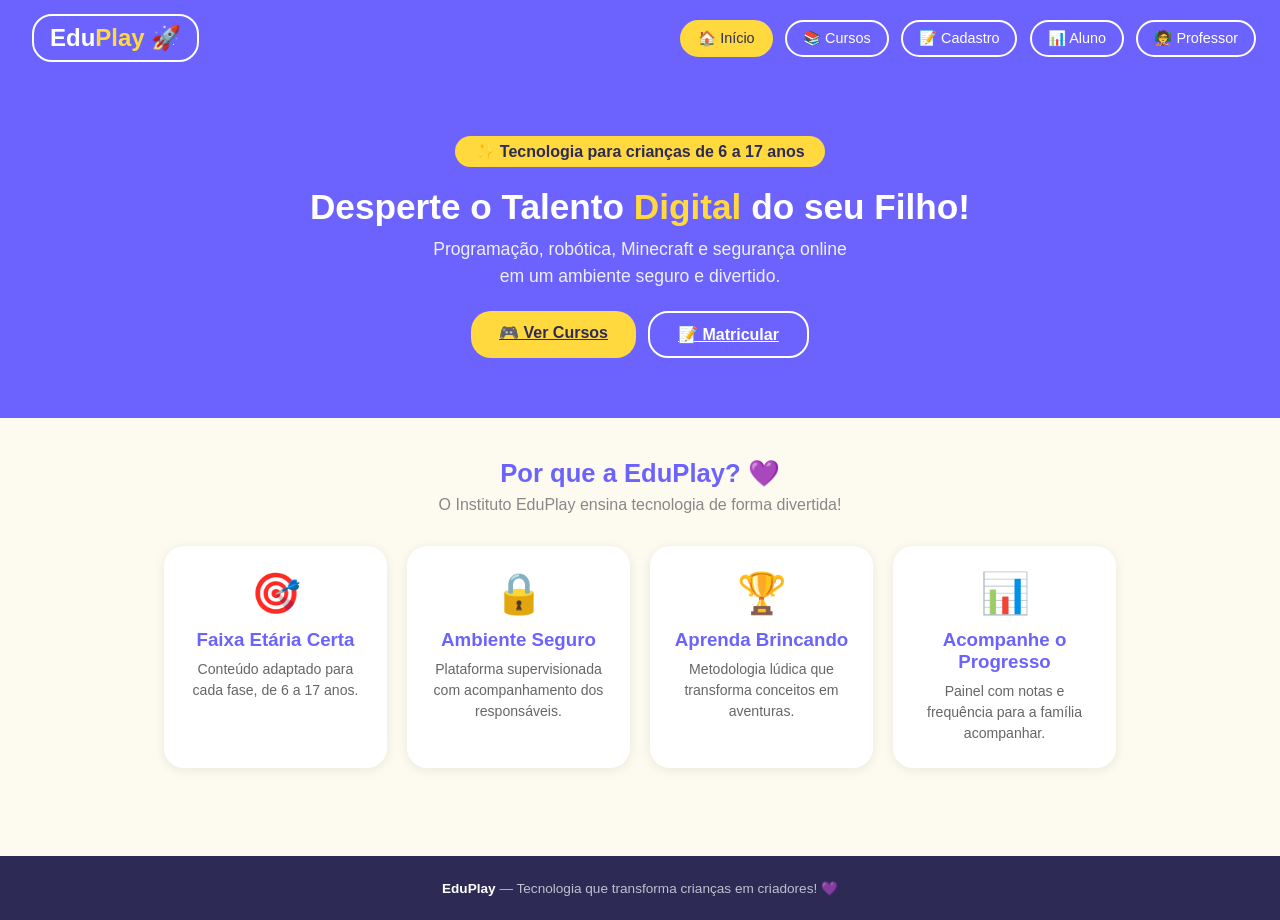
==== commit 4deb9ed7: "adicionei o painel do professor" ====
--- a/index.html
+++ b/index.html
@@ -1,45 +1,46 @@
-<!DOCTYPE html>
-<html lang="pt-BR">
-<head>
-  <meta charset="UTF-8">
-  <meta name="viewport" content="width=device-width, initial-scale=1.0">
-  <title>EduPlay — Início</title>
-  <link rel="stylesheet" href="style.css">
-</head>
-<body>
-
-<nav>
-  <a class="logo" href="index.html">Edu<span>Play</span> 🚀</a>
-  <div>
-    <a href="index.html" class="ativo">🏠 Início</a>
-    <a href="cursos.html">📚 Cursos</a>
-    <a href="cadastro.html">📝 Cadastro</a>
-    <a href="dashboard.html">📊 Aluno</a>
-  </div>
-</nav>
-
-<div class="hero">
-  <div class="badge">✨ Tecnologia para crianças de 6 a 17 anos</div>
-  <h1>Desperte o Talento <span>Digital</span> do seu Filho!</h1>
-  <p>Programação, robótica, Minecraft e segurança online</p>
-  <p>em um ambiente seguro e divertido.</p>
-  <div class="hero-btns">
-    <a href="cursos.html" class="btn btn-amarelo">🎮 Ver Cursos</a>
-    <a href="cadastro.html" class="btn btn-branco">📝 Matricular</a>
-  </div>
-</div>
-
-<div class="secao">
-  <h2>Por que a EduPlay? 💜</h2>
-  <p class="sub">O Instituto EduPlay ensina tecnologia de forma divertida!</p>
-  <div class="grid-4">
-    <div class="card"><div class="emoji">🎯</div><h3>Faixa Etária Certa</h3><p>Conteúdo adaptado para cada fase, de 6 a 17 anos.</p></div>
-    <div class="card"><div class="emoji">🔒</div><h3>Ambiente Seguro</h3><p>Plataforma supervisionada com acompanhamento dos responsáveis.</p></div>
-    <div class="card"><div class="emoji">🏆</div><h3>Aprenda Brincando</h3><p>Metodologia lúdica que transforma conceitos em aventuras.</p></div>
-    <div class="card"><div class="emoji">📊</div><h3>Acompanhe o Progresso</h3><p>Painel com notas e frequência para a família acompanhar.</p></div>
-  </div>
-</div>
-
-<footer><strong>EduPlay</strong> — Tecnologia que transforma crianças em criadores! 💜</footer>
-</body>
-</html>
+<!DOCTYPE html>
+<html lang="pt-BR">
+<head>
+  <meta charset="UTF-8">
+  <meta name="viewport" content="width=device-width, initial-scale=1.0">
+  <title>EduPlay — Início</title>
+  <link rel="stylesheet" href="style.css">
+</head>
+<body>
+
+<nav>
+  <a class="logo" href="index.html">Edu<span>Play</span> 🚀</a>
+  <div>
+    <a href="index.html" class="ativo">🏠 Início</a>
+    <a href="cursos.html">📚 Cursos</a>
+    <a href="cadastro.html">📝 Cadastro</a>
+    <a href="dashboard.html">📊 Aluno</a>
+    <a href="professor.html">🧑‍🏫 Professor</a>
+  </div>
+</nav>
+
+<div class="hero">
+  <div class="badge">✨ Tecnologia para crianças de 6 a 17 anos</div>
+  <h1>Desperte o Talento <span>Digital</span> do seu Filho!</h1>
+  <p>Programação, robótica, Minecraft e segurança online</p>
+  <p>em um ambiente seguro e divertido.</p>
+  <div class="hero-btns">
+    <a href="cursos.html" class="btn btn-amarelo">🎮 Ver Cursos</a>
+    <a href="cadastro.html" class="btn btn-branco">📝 Matricular</a>
+  </div>
+</div>
+
+<div class="secao">
+  <h2>Por que a EduPlay? 💜</h2>
+  <p class="sub">O Instituto EduPlay ensina tecnologia de forma divertida!</p>
+  <div class="grid-4">
+    <div class="card"><div class="emoji">🎯</div><h3>Faixa Etária Certa</h3><p>Conteúdo adaptado para cada fase, de 6 a 17 anos.</p></div>
+    <div class="card"><div class="emoji">🔒</div><h3>Ambiente Seguro</h3><p>Plataforma supervisionada com acompanhamento dos responsáveis.</p></div>
+    <div class="card"><div class="emoji">🏆</div><h3>Aprenda Brincando</h3><p>Metodologia lúdica que transforma conceitos em aventuras.</p></div>
+    <div class="card"><div class="emoji">📊</div><h3>Acompanhe o Progresso</h3><p>Painel com notas e frequência para a família acompanhar.</p></div>
+  </div>
+</div>
+
+<footer><strong>EduPlay</strong> — Tecnologia que transforma crianças em criadores! 💜</footer>
+</body>
+</html>
--- a/style.css
+++ b/style.css
@@ -163,4 +163,33 @@
 @media (max-width: 600px) {
   .linha, .duas-col { grid-template-columns: 1fr; }
   nav a { padding: 6px 10px; font-size: 0.8rem; }
-}+}
+/* ============================================================
+   PAINEL DO PROFESSOR (professor.html)
+   ============================================================ */
+/* Ajustes específicos do painel do professor */
+.dash-area > .abas { margin-bottom: 24px; }
+.barra-acoes { display: flex; gap: 10px; flex-wrap: wrap; margin-bottom: 18px; }
+.barra-acoes .busca { flex: 1; min-width: 200px; }
+.barra-acoes input, .barra-acoes select {
+  padding: 10px 12px; border: 2px solid var(--borda); border-radius: 12px; font-size: 0.9rem;
+}
+.tag-tipo { font-size: 0.72rem; padding: 3px 10px; border-radius: 10px; font-weight: bold; }
+.tipo-teorica { background: #ede7f6; color: var(--roxo); }
+.tipo-pratica { background: #fff3e0; color: #e65100; }
+.vazio { color: var(--cinza); font-size: 0.9rem; text-align: center; padding: 18px; }
+.freq-aluno {
+  display: flex; justify-content: space-between; align-items: center;
+  padding: 12px 14px; border: 2px solid var(--borda); border-radius: 12px; margin-bottom: 10px;
+}
+.freq-aluno.evadido { opacity: 0.6; background: #fafafa; }
+.freq-botoes button {
+  border: 2px solid var(--borda); background: white; padding: 6px 14px;
+  border-radius: 10px; font-weight: bold; cursor: pointer; margin-left: 6px;
+}
+.freq-botoes button.sel-p { background: var(--verde); color: white; border-color: var(--verde); }
+.freq-botoes button.sel-f { background: var(--vermelho); color: white; border-color: var(--vermelho); }
+.aviso-evasao { font-size: 0.78rem; color: #e65100; font-weight: bold; }
+.rel-curso { display: flex; justify-content: space-between; padding: 8px 0; border-bottom: 1px solid #F0EDE0; font-size: 0.88rem; }
+.rel-curso:last-child { border-bottom: none; }
+.rel-curso span:last-child { font-weight: bold; color: var(--roxo); }
